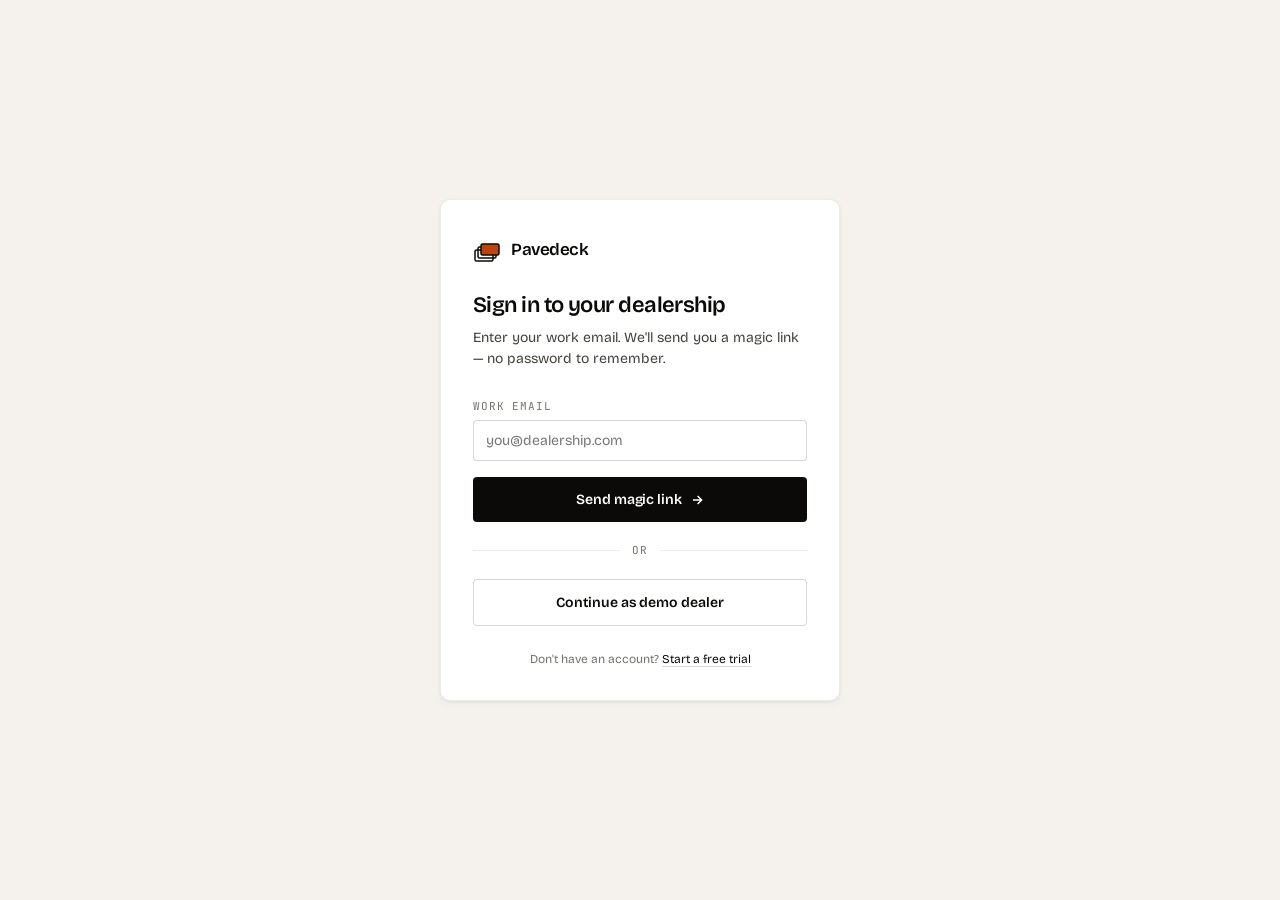
==== pavedeck 9/app/index.html @ 2e096193 "Add files via upload" ====
<!DOCTYPE html>
<html lang="en">
<head>
<meta charset="UTF-8">
<meta name="viewport" content="width=device-width, initial-scale=1.0">
<title>Pavedeck — Inventory</title>
<meta name="description" content="Pavedeck inventory merchandising">
<link rel="icon" type="image/svg+xml" href="favicon.svg">
<link rel="stylesheet" href="app.css">
</head>
<body>

<!-- ========================================================
     LOGIN SCREEN
     ======================================================== -->
<div class="auth-shell" id="auth-screen">
  <div class="auth-card">
    <a href="#" class="auth-brand">
      <svg class="mark" viewBox="0 0 28 28" aria-hidden="true">
        <rect x="2" y="14" width="18" height="11" rx="1.5" fill="none" stroke="#0C0A09" stroke-width="1.5"/>
        <rect x="5" y="11" width="18" height="11" rx="1.5" fill="none" stroke="#0C0A09" stroke-width="1.5"/>
        <rect x="8" y="8" width="18" height="11" rx="1.5" fill="#C2410C" stroke="#0C0A09" stroke-width="1.5"/>
      </svg>
      <span class="wordmark">Pavedeck</span>
    </a>

    <div class="auth-title">Sign in to your dealership</div>
    <div class="auth-sub">Enter your work email. We'll send you a magic link — no password to remember.</div>

    <form id="auth-form" onsubmit="return false;">
      <div class="auth-field">
        <label class="auth-label" for="auth-email">Work email</label>
        <input type="email" class="input" id="auth-email" placeholder="you@dealership.com" required>
      </div>
      <button class="auth-btn" type="submit" id="auth-submit">
        Send magic link
        <svg width="14" height="14" viewBox="0 0 24 24" fill="none" stroke="currentColor" stroke-width="2.5"><path d="M5 12h14M13 5l7 7-7 7"/></svg>
      </button>
    </form>

    <div class="auth-divider">or</div>

    <button class="auth-btn auth-btn-secondary" id="demo-btn">
      Continue as demo dealer
    </button>

    <div class="auth-foot">
      Don't have an account? <a href="../index.html">Start a free trial</a>
    </div>
  </div>
</div>

<!-- ========================================================
     APP SHELL
     ======================================================== -->
<div class="app-shell" id="app-shell">

  <!-- SIDEBAR -->
  <aside class="sidebar">
    <div class="sidebar-brand">
      <svg class="mark" viewBox="0 0 28 28" aria-hidden="true">
        <rect x="2" y="14" width="18" height="11" rx="1.5" fill="none" stroke="#0C0A09" stroke-width="1.5"/>
        <rect x="5" y="11" width="18" height="11" rx="1.5" fill="none" stroke="#0C0A09" stroke-width="1.5"/>
        <rect x="8" y="8" width="18" height="11" rx="1.5" fill="#C2410C" stroke="#0C0A09" stroke-width="1.5"/>
      </svg>
      <span class="wordmark">Pavedeck</span>
    </div>

    <div class="sidebar-section">Workspace</div>
    <button class="nav-item active" data-route="inventory">
      <svg class="nav-icon" viewBox="0 0 24 24" fill="none" stroke="currentColor" stroke-width="2"><rect x="3" y="3" width="7" height="7"/><rect x="14" y="3" width="7" height="7"/><rect x="14" y="14" width="7" height="7"/><rect x="3" y="14" width="7" height="7"/></svg>
      Inventory
      <span class="nav-badge" id="needs-attn-badge">3</span>
    </button>
    <button class="nav-item" data-route="photos">
      <svg class="nav-icon" viewBox="0 0 24 24" fill="none" stroke="currentColor" stroke-width="2"><rect x="3" y="3" width="18" height="18" rx="2"/><circle cx="8.5" cy="8.5" r="1.5"/><polyline points="21 15 16 10 5 21"/></svg>
      Photos
    </button>
    <button class="nav-item" data-route="vdps">
      <svg class="nav-icon" viewBox="0 0 24 24" fill="none" stroke="currentColor" stroke-width="2"><path d="M14 2H6a2 2 0 00-2 2v16a2 2 0 002 2h12a2 2 0 002-2V8z"/><polyline points="14 2 14 8 20 8"/><line x1="16" y1="13" x2="8" y2="13"/><line x1="16" y1="17" x2="8" y2="17"/></svg>
      VDPs
    </button>
    <button class="nav-item" data-route="pricing">
      <svg class="nav-icon" viewBox="0 0 24 24" fill="none" stroke="currentColor" stroke-width="2"><line x1="12" y1="1" x2="12" y2="23"/><path d="M17 5H9.5a3.5 3.5 0 000 7h5a3.5 3.5 0 010 7H6"/></svg>
      Pricing
    </button>

    <div class="sidebar-section">Setup</div>
    <button class="nav-item" data-route="integrations">
      <svg class="nav-icon" viewBox="0 0 24 24" fill="none" stroke="currentColor" stroke-width="2"><path d="M10 13a5 5 0 007.54.54l3-3a5 5 0 00-7.07-7.07l-1.72 1.71"/><path d="M14 11a5 5 0 00-7.54-.54l-3 3a5 5 0 007.07 7.07l1.71-1.71"/></svg>
      Integrations
    </button>
    <button class="nav-item" data-route="settings">
      <svg class="nav-icon" viewBox="0 0 24 24" fill="none" stroke="currentColor" stroke-width="2"><circle cx="12" cy="12" r="3"/><path d="M19.4 15a1.65 1.65 0 00.33 1.82l.06.06a2 2 0 010 2.83 2 2 0 01-2.83 0l-.06-.06a1.65 1.65 0 00-1.82-.33 1.65 1.65 0 00-1 1.51V21a2 2 0 01-4 0v-.09A1.65 1.65 0 009 19.4a1.65 1.65 0 00-1.82.33l-.06.06a2 2 0 01-2.83 0 2 2 0 010-2.83l.06-.06a1.65 1.65 0 00.33-1.82 1.65 1.65 0 00-1.51-1H3a2 2 0 010-4h.09A1.65 1.65 0 004.6 9a1.65 1.65 0 00-.33-1.82l-.06-.06a2 2 0 010-2.83 2 2 0 012.83 0l.06.06a1.65 1.65 0 001.82.33H9a1.65 1.65 0 001-1.51V3a2 2 0 014 0v.09a1.65 1.65 0 001 1.51 1.65 1.65 0 001.82-.33l.06-.06a2 2 0 012.83 0 2 2 0 010 2.83l-.06.06a1.65 1.65 0 00-.33 1.82V9a1.65 1.65 0 001.51 1H21a2 2 0 010 4h-.09a1.65 1.65 0 00-1.51 1z"/></svg>
      Settings
    </button>

    <div class="sidebar-foot">
      <div class="user-row">
        <div class="avatar" id="user-avatar">PM</div>
        <div class="user-info">
          <div class="user-name" id="user-name">Peninsula Motors</div>
          <div class="user-role" id="user-role">Demo dealer</div>
        </div>
      </div>
    </div>
  </aside>

  <!-- MAIN -->
  <div class="main">

    <!-- TOP BAR -->
    <div class="topbar">
      <div class="topbar-left">
        <div class="crumb" id="crumb">
          <span class="crumb-current">Inventory</span>
        </div>
      </div>
      <div class="topbar-right">
        <div class="search-box">
          <svg width="14" height="14" viewBox="0 0 24 24" fill="none" stroke="currentColor" stroke-width="2"><circle cx="11" cy="11" r="8"/><line x1="21" y1="21" x2="16.65" y2="16.65"/></svg>
          <input type="text" placeholder="Search VINs, vehicles..." id="search-input">
          <span class="kbd">⌘K</span>
        </div>
        <button class="icon-btn" title="Sign out" id="signout-btn">
          <svg width="16" height="16" viewBox="0 0 24 24" fill="none" stroke="currentColor" stroke-width="2"><path d="M9 21H5a2 2 0 01-2-2V5a2 2 0 012-2h4"/><polyline points="16 17 21 12 16 7"/><line x1="21" y1="12" x2="9" y2="12"/></svg>
        </button>
      </div>
    </div>

    <!-- PAGE CONTENT — rendered by JS -->
    <div id="page-root"></div>

  </div>
</div>

<!-- ADD VIN MODAL -->
<div class="modal-backdrop" id="add-modal">
  <div class="modal">
    <div class="modal-head">
      <div class="modal-title">Add a vehicle</div>
      <button class="modal-close" data-close-modal>&times;</button>
    </div>
    <div class="modal-body">
      <div class="field">
        <label class="field-label" for="add-vin">VIN (optional)</label>
        <input type="text" class="input" id="add-vin" placeholder="17-character VIN" maxlength="17">
      </div>
      <div class="field-row">
        <div class="field">
          <label class="field-label" for="add-year">Year</label>
          <input type="number" class="input" id="add-year" value="2022" min="2000" max="2026">
        </div>
        <div class="field">
          <label class="field-label" for="add-mileage">Mileage</label>
          <input type="number" class="input" id="add-mileage" value="35000">
        </div>
      </div>
      <div class="field">
        <label class="field-label" for="add-vehicle">Make / Model / Trim</label>
        <input type="text" class="input" id="add-vehicle" placeholder="e.g. Toyota Camry SE">
      </div>
      <div class="field-row">
        <div class="field">
          <label class="field-label" for="add-price">Asking price</label>
          <input type="number" class="input" id="add-price" value="25000">
        </div>
        <div class="field">
          <label class="field-label" for="add-days">Days on lot</label>
          <input type="number" class="input" id="add-days" value="0">
        </div>
      </div>
    </div>
    <div class="modal-foot">
      <button class="btn btn-ghost" data-close-modal>Cancel</button>
      <button class="btn btn-primary" id="add-vin-submit">Add vehicle</button>
    </div>
  </div>
</div>

<!-- TOAST -->
<div class="toast" id="toast">
  <div class="toast-dot"></div>
  <span id="toast-text">Saved</span>
</div>

<script src="app.js"></script>
</body>
</html>
---- pavedeck 9/app/app.css ----
/* ============================================
   Pavedeck App — Product UI
   Separate from marketing CSS, denser and more functional
   ============================================ */

@import url('https://fonts.googleapis.com/css2?family=Bricolage+Grotesque:opsz,wght@10..48,400;10..48,500;10..48,600;10..48,700&family=JetBrains+Mono:wght@400;500&display=swap');

:root {
  --bg: #FAFAF8;
  --surface: #FFFFFF;
  --surface-alt: #F5F2ED;
  --surface-deep: #ECE7DF;
  --fg: #0C0A09;
  --fg-soft: #44403C;
  --fg-muted: #78716C;
  --fg-faint: #A8A29E;
  --accent: #C2410C;
  --accent-soft: #FED7AA;
  --accent-bg: rgba(194, 65, 12, 0.08);
  --good: #166534;
  --good-bg: rgba(22, 101, 52, 0.08);
  --warn: #B45309;
  --warn-bg: rgba(180, 83, 9, 0.1);
  --line: rgba(12, 10, 9, 0.08);
  --line-strong: rgba(12, 10, 9, 0.16);

  --font-display: 'Bricolage Grotesque', system-ui, -apple-system, sans-serif;
  --font-body: 'Bricolage Grotesque', system-ui, -apple-system, sans-serif;
  --font-mono: 'JetBrains Mono', ui-monospace, 'SF Mono', monospace;

  --sidebar-w: 220px;
  --topbar-h: 56px;
  --radius: 6px;
  --radius-sm: 4px;

  --shadow-sm: 0 1px 2px rgba(12, 10, 9, 0.04);
  --shadow: 0 1px 3px rgba(12, 10, 9, 0.06), 0 4px 12px -2px rgba(12, 10, 9, 0.04);
  --shadow-lg: 0 8px 32px -8px rgba(12, 10, 9, 0.18);
}

*, *::before, *::after { box-sizing: border-box; }
html, body { margin: 0; padding: 0; }
ul, ol { list-style: none; padding: 0; margin: 0; }
button { font: inherit; cursor: pointer; background: none; border: 0; color: inherit; padding: 0; }
input, textarea, select { font: inherit; }
img, svg { display: block; max-width: 100%; }
a { color: inherit; text-decoration: none; }

body {
  background: var(--bg);
  color: var(--fg);
  font-family: var(--font-body);
  font-size: 14px;
  line-height: 1.5;
  -webkit-font-smoothing: antialiased;
  text-rendering: optimizeLegibility;
}

::selection { background: var(--accent); color: var(--surface); }

/* =========================================================
   LOGIN SCREEN
   ========================================================= */
.auth-shell {
  min-height: 100vh;
  display: flex;
  align-items: center;
  justify-content: center;
  background: var(--surface-alt);
  padding: 24px;
}
.auth-card {
  width: 100%;
  max-width: 400px;
  background: var(--surface);
  border: 1px solid var(--line);
  border-radius: 10px;
  padding: 36px 32px 32px;
  box-shadow: var(--shadow);
}
.auth-brand {
  display: inline-flex;
  align-items: center;
  gap: 10px;
  margin-bottom: 28px;
}
.auth-brand .mark { width: 28px; height: 28px; }
.auth-brand .wordmark {
  font-family: var(--font-display);
  font-weight: 600;
  font-size: 17px;
  letter-spacing: -0.025em;
}
.auth-title {
  font-family: var(--font-display);
  font-size: 22px;
  font-weight: 600;
  letter-spacing: -0.025em;
  line-height: 1.2;
  margin-bottom: 8px;
}
.auth-sub {
  color: var(--fg-soft);
  font-size: 14px;
  line-height: 1.55;
  margin-bottom: 28px;
}
.auth-field {
  margin-bottom: 16px;
}
.auth-label {
  display: block;
  font-family: var(--font-mono);
  font-size: 11px;
  letter-spacing: 0.08em;
  text-transform: uppercase;
  color: var(--fg-muted);
  margin-bottom: 6px;
}
.auth-btn {
  width: 100%;
  padding: 12px;
  background: var(--fg);
  color: var(--surface);
  border-radius: var(--radius-sm);
  font-weight: 600;
  font-size: 14px;
  letter-spacing: -0.005em;
  transition: background 200ms;
  display: flex;
  align-items: center;
  justify-content: center;
  gap: 8px;
}
.auth-btn:hover { background: var(--accent); }
.auth-btn-secondary {
  background: transparent;
  color: var(--fg);
  border: 1px solid var(--line-strong);
  margin-top: 10px;
}
.auth-btn-secondary:hover { background: var(--surface-alt); border-color: var(--fg); }

.auth-divider {
  display: flex;
  align-items: center;
  gap: 12px;
  margin: 20px 0;
  font-family: var(--font-mono);
  font-size: 11px;
  letter-spacing: 0.08em;
  text-transform: uppercase;
  color: var(--fg-muted);
}
.auth-divider::before, .auth-divider::after {
  content: '';
  flex: 1;
  height: 1px;
  background: var(--line);
}
.auth-foot {
  text-align: center;
  font-size: 12px;
  color: var(--fg-muted);
  margin-top: 24px;
}
.auth-foot a { color: var(--fg); border-bottom: 1px solid var(--line-strong); }

/* =========================================================
   APP SHELL
   ========================================================= */
.app-shell { display: none; min-height: 100vh; }
.app-shell.active { display: grid; grid-template-columns: var(--sidebar-w) 1fr; }

/* Sidebar */
.sidebar {
  background: var(--surface);
  border-right: 1px solid var(--line);
  padding: 16px 12px;
  display: flex;
  flex-direction: column;
  gap: 4px;
  position: sticky;
  top: 0;
  height: 100vh;
  overflow-y: auto;
}
.sidebar-brand {
  display: flex;
  align-items: center;
  gap: 10px;
  padding: 6px 10px 16px;
  border-bottom: 1px solid var(--line);
  margin-bottom: 12px;
}
.sidebar-brand .mark { width: 24px; height: 24px; }
.sidebar-brand .wordmark {
  font-family: var(--font-display);
  font-weight: 600;
  font-size: 15px;
  letter-spacing: -0.02em;
}

.sidebar-section {
  font-family: var(--font-mono);
  font-size: 10px;
  letter-spacing: 0.1em;
  text-transform: uppercase;
  color: var(--fg-muted);
  padding: 12px 10px 4px;
  margin-top: 4px;
}

.nav-item {
  display: flex;
  align-items: center;
  gap: 10px;
  padding: 8px 10px;
  border-radius: var(--radius-sm);
  font-size: 13px;
  color: var(--fg-soft);
  font-weight: 500;
  transition: background 120ms;
  cursor: pointer;
  text-align: left;
  width: 100%;
}
.nav-item:hover { background: var(--surface-alt); color: var(--fg); }
.nav-item.active {
  background: var(--fg);
  color: var(--surface);
}
.nav-item.active .nav-icon { color: var(--surface); }
.nav-icon {
  width: 16px;
  height: 16px;
  flex-shrink: 0;
  color: var(--fg-muted);
}
.nav-item.active .nav-icon, .nav-item:hover .nav-icon { color: inherit; }
.nav-badge {
  margin-left: auto;
  background: var(--accent);
  color: var(--surface);
  font-family: var(--font-mono);
  font-size: 10px;
  font-weight: 600;
  padding: 2px 6px;
  border-radius: 10px;
}

.sidebar-foot {
  margin-top: auto;
  padding-top: 16px;
  border-top: 1px solid var(--line);
}
.user-row {
  display: flex;
  align-items: center;
  gap: 10px;
  padding: 8px 10px;
  border-radius: var(--radius-sm);
}
.avatar {
  width: 28px;
  height: 28px;
  border-radius: 50%;
  background: var(--accent);
  color: var(--surface);
  font-family: var(--font-display);
  font-weight: 600;
  font-size: 12px;
  display: flex;
  align-items: center;
  justify-content: center;
  flex-shrink: 0;
}
.user-info { min-width: 0; flex: 1; }
.user-name {
  font-size: 13px;
  font-weight: 600;
  color: var(--fg);
  white-space: nowrap;
  overflow: hidden;
  text-overflow: ellipsis;
}
.user-role {
  font-size: 11px;
  color: var(--fg-muted);
  white-space: nowrap;
  overflow: hidden;
  text-overflow: ellipsis;
}

/* Main area */
.main {
  background: var(--bg);
  min-width: 0;
}

/* Top bar */
.topbar {
  height: var(--topbar-h);
  background: var(--surface);
  border-bottom: 1px solid var(--line);
  display: flex;
  align-items: center;
  justify-content: space-between;
  padding: 0 24px;
  gap: 16px;
  position: sticky;
  top: 0;
  z-index: 10;
}
.topbar-left {
  display: flex;
  align-items: center;
  gap: 12px;
  flex: 1;
  min-width: 0;
}
.crumb {
  display: flex;
  align-items: center;
  gap: 8px;
  font-size: 13px;
  color: var(--fg-muted);
}
.crumb-current { color: var(--fg); font-weight: 500; }
.crumb-sep { color: var(--fg-faint); }
.search-box {
  display: flex;
  align-items: center;
  gap: 8px;
  background: var(--surface-alt);
  border: 1px solid transparent;
  border-radius: var(--radius-sm);
  padding: 6px 10px;
  width: 280px;
  max-width: 100%;
  transition: all 120ms;
}
.search-box:focus-within {
  background: var(--surface);
  border-color: var(--line-strong);
}
.search-box input {
  border: 0;
  background: transparent;
  outline: 0;
  flex: 1;
  font-size: 13px;
  color: var(--fg);
  min-width: 0;
}
.search-box input::placeholder { color: var(--fg-muted); }
.kbd {
  font-family: var(--font-mono);
  font-size: 10px;
  background: var(--surface);
  border: 1px solid var(--line);
  padding: 1px 5px;
  border-radius: 3px;
  color: var(--fg-muted);
  flex-shrink: 0;
}
.topbar-right {
  display: flex;
  align-items: center;
  gap: 8px;
}
.icon-btn {
  width: 32px;
  height: 32px;
  display: flex;
  align-items: center;
  justify-content: center;
  border-radius: var(--radius-sm);
  color: var(--fg-soft);
  transition: background 120ms;
}
.icon-btn:hover { background: var(--surface-alt); color: var(--fg); }

/* Page content */
.page {
  padding: 28px 32px 60px;
  max-width: 1280px;
}
.page-header {
  display: flex;
  justify-content: space-between;
  align-items: flex-start;
  gap: 24px;
  margin-bottom: 24px;
  flex-wrap: wrap;
}
.page-title {
  font-family: var(--font-display);
  font-size: 28px;
  font-weight: 600;
  letter-spacing: -0.025em;
  line-height: 1.1;
  margin-bottom: 4px;
}
.page-sub {
  color: var(--fg-soft);
  font-size: 14px;
}

/* Buttons */
.btn {
  display: inline-flex;
  align-items: center;
  gap: 6px;
  padding: 8px 14px;
  border-radius: var(--radius-sm);
  font-size: 13px;
  font-weight: 500;
  letter-spacing: -0.005em;
  transition: all 150ms;
  border: 1px solid transparent;
}
.btn-primary { background: var(--fg); color: var(--surface); }
.btn-primary:hover { background: var(--accent); }
.btn-ghost {
  background: transparent;
  color: var(--fg);
  border-color: var(--line-strong);
}
.btn-ghost:hover { background: var(--surface-alt); border-color: var(--fg); }
.btn-icon { padding: 6px 8px; }
.btn-sm { padding: 5px 10px; font-size: 12px; }

/* Stats row */
.stats-row {
  display: grid;
  grid-template-columns: repeat(auto-fit, minmax(180px, 1fr));
  gap: 1px;
  background: var(--line);
  border: 1px solid var(--line);
  border-radius: var(--radius);
  margin-bottom: 24px;
  overflow: hidden;
}
.stat-card {
  background: var(--surface);
  padding: 16px 18px;
}
.stat-label {
  font-family: var(--font-mono);
  font-size: 10px;
  letter-spacing: 0.08em;
  text-transform: uppercase;
  color: var(--fg-muted);
  margin-bottom: 6px;
}
.stat-value {
  font-family: var(--font-display);
  font-size: 24px;
  font-weight: 600;
  letter-spacing: -0.025em;
  line-height: 1.05;
  margin-bottom: 4px;
}
.stat-trend {
  font-size: 11px;
  color: var(--fg-muted);
  font-family: var(--font-mono);
}
.stat-trend.up { color: var(--good); }
.stat-trend.down { color: var(--accent); }

/* Filter bar */
.filter-bar {
  display: flex;
  align-items: center;
  gap: 8px;
  padding: 12px 16px;
  background: var(--surface);
  border: 1px solid var(--line);
  border-bottom: 0;
  border-radius: var(--radius) var(--radius) 0 0;
  flex-wrap: wrap;
}
.filter-pill {
  display: inline-flex;
  align-items: center;
  gap: 5px;
  padding: 5px 10px;
  font-size: 12px;
  border-radius: 4px;
  background: var(--surface-alt);
  color: var(--fg-soft);
  font-weight: 500;
  transition: all 120ms;
}
.filter-pill:hover { background: var(--surface-deep); color: var(--fg); }
.filter-pill.active {
  background: var(--fg);
  color: var(--surface);
}
.filter-pill .count {
  font-family: var(--font-mono);
  font-size: 10px;
  opacity: 0.7;
}

/* Inventory table */
.inventory-table {
  background: var(--surface);
  border: 1px solid var(--line);
  border-radius: 0 0 var(--radius) var(--radius);
  overflow: hidden;
}
.inv-row {
  display: grid;
  grid-template-columns: 60px 1fr 100px 80px 110px 140px 32px;
  gap: 12px;
  padding: 12px 16px;
  border-bottom: 1px solid var(--line);
  align-items: center;
  cursor: pointer;
  transition: background 100ms;
}
.inv-row:last-child { border-bottom: 0; }
.inv-row:hover { background: var(--surface-alt); }
.inv-row.head {
  background: var(--surface-alt);
  cursor: default;
  font-family: var(--font-mono);
  font-size: 10px;
  letter-spacing: 0.08em;
  text-transform: uppercase;
  color: var(--fg-muted);
}
.inv-row.head:hover { background: var(--surface-alt); }

.inv-thumb {
  width: 48px;
  height: 36px;
  border-radius: 4px;
  background: var(--surface-deep);
  background-size: cover;
  background-position: center;
  flex-shrink: 0;
}
.inv-vehicle {
  display: flex;
  flex-direction: column;
  gap: 2px;
  min-width: 0;
}
.inv-name {
  font-weight: 600;
  font-size: 14px;
  letter-spacing: -0.01em;
  color: var(--fg);
  white-space: nowrap;
  overflow: hidden;
  text-overflow: ellipsis;
}
.inv-vin {
  font-family: var(--font-mono);
  font-size: 11px;
  color: var(--fg-muted);
  letter-spacing: 0.02em;
}
.inv-mileage {
  font-family: var(--font-mono);
  font-size: 12px;
  color: var(--fg-soft);
}
.inv-days {
  font-family: var(--font-mono);
  font-size: 12px;
  color: var(--fg-soft);
}
.inv-days.warn { color: var(--accent); font-weight: 600; }
.inv-price {
  font-family: var(--font-mono);
  font-size: 12px;
  color: var(--fg);
  font-weight: 500;
  text-align: right;
}
.inv-status {
  display: flex;
  align-items: center;
}
.status-pill {
  display: inline-flex;
  align-items: center;
  gap: 5px;
  font-family: var(--font-mono);
  font-size: 10px;
  letter-spacing: 0.04em;
  text-transform: uppercase;
  padding: 3px 8px;
  border-radius: 3px;
  font-weight: 500;
}
.status-pill.good { color: var(--good); background: var(--good-bg); }
.status-pill.warn { color: var(--accent); background: var(--accent-bg); }
.status-pill.draft { color: var(--fg-muted); background: var(--surface-deep); }
.status-pill .dot {
  width: 5px;
  height: 5px;
  border-radius: 50%;
  background: currentColor;
}

.inv-actions {
  display: flex;
  justify-content: flex-end;
  color: var(--fg-muted);
}

@media (max-width: 900px) {
  .inv-row { grid-template-columns: 60px 1fr 90px 32px; }
  .inv-row > .col-mileage, .inv-row > .col-days, .inv-row > .col-price { display: none; }
}

/* =========================================================
   VEHICLE DETAIL PAGE
   ========================================================= */
.vehicle-detail-head {
  display: flex;
  justify-content: space-between;
  align-items: flex-start;
  gap: 20px;
  margin-bottom: 28px;
  flex-wrap: wrap;
}
.detail-back {
  display: inline-flex;
  align-items: center;
  gap: 6px;
  font-size: 12px;
  color: var(--fg-muted);
  margin-bottom: 8px;
  font-family: var(--font-mono);
  letter-spacing: 0.04em;
  text-transform: uppercase;
}
.detail-back:hover { color: var(--fg); }
.detail-title {
  font-family: var(--font-display);
  font-size: 28px;
  font-weight: 600;
  letter-spacing: -0.025em;
  line-height: 1.1;
}
.detail-meta {
  display: flex;
  gap: 16px;
  margin-top: 6px;
  font-size: 13px;
  color: var(--fg-soft);
  flex-wrap: wrap;
}
.detail-meta-item { display: flex; gap: 4px; }
.detail-meta-item .label { color: var(--fg-muted); }
.detail-meta-item .val {
  font-family: var(--font-mono);
  color: var(--fg);
}

.detail-actions {
  display: flex;
  gap: 8px;
  align-items: center;
}

/* Detail grid */
.detail-grid {
  display: grid;
  grid-template-columns: 1fr;
  gap: 20px;
}
@media (min-width: 960px) {
  .detail-grid { grid-template-columns: 1fr 1fr; }
  .detail-grid .panel-photos { grid-column: 1 / -1; }
}

.panel {
  background: var(--surface);
  border: 1px solid var(--line);
  border-radius: var(--radius);
  overflow: hidden;
}
.panel-head {
  padding: 14px 18px;
  border-bottom: 1px solid var(--line);
  display: flex;
  align-items: center;
  justify-content: space-between;
  gap: 12px;
}
.panel-title {
  display: flex;
  align-items: center;
  gap: 10px;
  font-weight: 600;
  font-size: 14px;
  letter-spacing: -0.005em;
}
.panel-num {
  font-family: var(--font-mono);
  font-size: 10px;
  color: var(--fg-muted);
  letter-spacing: 0.08em;
  background: var(--surface-alt);
  padding: 2px 6px;
  border-radius: 3px;
}
.panel-body { padding: 18px; }

/* Photos panel */
.photos-grid {
  display: grid;
  grid-template-columns: repeat(auto-fill, minmax(180px, 1fr));
  gap: 12px;
}
.photo-tile {
  aspect-ratio: 4/3;
  background: var(--surface-deep);
  background-size: cover;
  background-position: center;
  border-radius: var(--radius-sm);
  position: relative;
  overflow: hidden;
}
.photo-tile.add {
  background: var(--surface-alt);
  border: 1px dashed var(--line-strong);
  display: flex;
  align-items: center;
  justify-content: center;
  flex-direction: column;
  gap: 6px;
  color: var(--fg-muted);
  font-size: 12px;
  cursor: pointer;
  transition: all 150ms;
}
.photo-tile.add:hover {
  border-color: var(--accent);
  color: var(--accent);
  background: var(--accent-bg);
}
.photo-tile-label {
  position: absolute;
  top: 6px;
  left: 6px;
  font-family: var(--font-mono);
  font-size: 9px;
  letter-spacing: 0.08em;
  text-transform: uppercase;
  background: rgba(12,10,9,0.85);
  color: var(--surface);
  padding: 2px 6px;
  border-radius: 3px;
}
.photo-tile-watermark {
  position: absolute;
  bottom: 6px;
  right: 6px;
  width: 18px;
  height: 18px;
  background: var(--accent);
  color: var(--surface);
  font-family: var(--font-mono);
  font-size: 9px;
  font-weight: 600;
  display: flex;
  align-items: center;
  justify-content: center;
  border-radius: 3px;
}

.photo-config {
  display: grid;
  grid-template-columns: repeat(auto-fit, minmax(160px, 1fr));
  gap: 12px;
  padding: 14px 18px;
  background: var(--surface-alt);
  border-bottom: 1px solid var(--line);
}
.cfg-field {
  display: flex;
  flex-direction: column;
  gap: 4px;
}
.cfg-label {
  font-family: var(--font-mono);
  font-size: 10px;
  letter-spacing: 0.08em;
  text-transform: uppercase;
  color: var(--fg-muted);
}
.chip-row { display: flex; gap: 4px; flex-wrap: wrap; }
.chip {
  padding: 4px 8px;
  font-size: 11px;
  border-radius: 3px;
  background: var(--surface);
  color: var(--fg-soft);
  font-weight: 500;
  border: 1px solid var(--line);
  transition: all 120ms;
}
.chip:hover { border-color: var(--line-strong); color: var(--fg); }
.chip.active { background: var(--fg); color: var(--surface); border-color: var(--fg); }

/* VDP panel */
.vdp-channels-bar {
  display: flex;
  gap: 1px;
  background: var(--line);
  margin-bottom: 14px;
  border-radius: 4px;
  overflow: hidden;
}
.vdp-channel-btn {
  flex: 1;
  padding: 8px 6px;
  background: var(--surface-alt);
  font-family: var(--font-mono);
  font-size: 10px;
  letter-spacing: 0.04em;
  text-transform: uppercase;
  color: var(--fg-muted);
  font-weight: 500;
}
.vdp-channel-btn.active {
  background: var(--fg);
  color: var(--surface);
}
.vdp-textarea {
  width: 100%;
  min-height: 220px;
  background: var(--bg);
  border: 1px solid var(--line);
  border-radius: var(--radius-sm);
  padding: 12px 14px;
  font-family: var(--font-body);
  font-size: 13px;
  line-height: 1.6;
  color: var(--fg);
  resize: vertical;
  outline: 0;
  transition: border-color 150ms;
}
.vdp-textarea:focus { border-color: var(--fg); }
.vdp-actions {
  display: flex;
  justify-content: space-between;
  align-items: center;
  margin-top: 10px;
  font-size: 12px;
  color: var(--fg-muted);
}
.vdp-meta {
  font-family: var(--font-mono);
  font-size: 11px;
}

/* Pricing panel */
.pricing-headline-row {
  display: flex;
  align-items: baseline;
  gap: 12px;
  margin-bottom: 6px;
}
.pricing-current {
  font-family: var(--font-display);
  font-size: 28px;
  font-weight: 600;
  letter-spacing: -0.03em;
  line-height: 1;
}
.pricing-sub {
  font-size: 12px;
  color: var(--fg-muted);
  margin-bottom: 18px;
}
.bar-row { margin-bottom: 14px; }
.bar-label {
  display: flex;
  justify-content: space-between;
  font-family: var(--font-mono);
  font-size: 11px;
  color: var(--fg-muted);
  letter-spacing: 0.04em;
  text-transform: uppercase;
  margin-bottom: 5px;
}
.bar-track {
  height: 6px;
  background: var(--surface-alt);
  border-radius: 3px;
  position: relative;
  overflow: visible;
}
.bar-fill {
  height: 100%;
  background: var(--fg);
  border-radius: 3px;
}
.bar-marker {
  position: absolute;
  top: -3px;
  width: 2px;
  height: 12px;
  background: var(--accent);
}
.bar-marker::after {
  content: '';
  position: absolute;
  top: -3px;
  left: -3px;
  width: 8px;
  height: 8px;
  background: var(--accent);
  border-radius: 50%;
}

.recommendation {
  background: var(--surface-alt);
  padding: 14px 16px;
  border-radius: var(--radius-sm);
  border-left: 3px solid var(--accent);
  margin-top: 16px;
}
.rec-label {
  font-family: var(--font-mono);
  font-size: 10px;
  letter-spacing: 0.08em;
  text-transform: uppercase;
  color: var(--fg-muted);
  margin-bottom: 4px;
}
.rec-text {
  font-family: var(--font-display);
  font-weight: 600;
  font-size: 15px;
  letter-spacing: -0.005em;
}
.rec-text .accent { color: var(--accent); }
.rec-actions {
  display: flex;
  gap: 8px;
  margin-top: 10px;
}

.comp-table {
  margin-top: 14px;
  border-top: 1px solid var(--line);
  padding-top: 14px;
}
.comp-row {
  display: grid;
  grid-template-columns: 1fr 60px 80px;
  gap: 10px;
  padding: 7px 0;
  font-size: 12px;
  border-bottom: 1px solid var(--line);
}
.comp-row.head {
  font-family: var(--font-mono);
  font-size: 10px;
  letter-spacing: 0.06em;
  text-transform: uppercase;
  color: var(--fg-muted);
}
.comp-row .name {
  font-weight: 500;
  color: var(--fg);
  white-space: nowrap;
  overflow: hidden;
  text-overflow: ellipsis;
}
.comp-row .num { font-family: var(--font-mono); color: var(--fg-soft); }

/* Empty state */
.empty {
  text-align: center;
  padding: 60px 20px;
  color: var(--fg-muted);
}
.empty-icon {
  width: 48px;
  height: 48px;
  margin: 0 auto 14px;
  border: 1px dashed var(--line-strong);
  border-radius: var(--radius);
  display: flex;
  align-items: center;
  justify-content: center;
  color: var(--fg-faint);
}
.empty-text {
  font-family: var(--font-display);
  font-size: 14px;
  color: var(--fg-soft);
  max-width: 32ch;
  margin: 0 auto;
  line-height: 1.5;
}

/* Modal / quick-add */
.modal-backdrop {
  position: fixed;
  inset: 0;
  background: rgba(12, 10, 9, 0.4);
  backdrop-filter: blur(2px);
  display: none;
  align-items: center;
  justify-content: center;
  z-index: 100;
  padding: 20px;
}
.modal-backdrop.open { display: flex; animation: fade-in 200ms ease; }
@keyframes fade-in { from { opacity: 0; } to { opacity: 1; } }
.modal {
  background: var(--surface);
  border-radius: 8px;
  width: 100%;
  max-width: 460px;
  box-shadow: var(--shadow-lg);
  overflow: hidden;
  animation: slide-up 220ms cubic-bezier(0.2, 0.8, 0.2, 1);
}
@keyframes slide-up { from { transform: translateY(8px); opacity: 0; } to { transform: translateY(0); opacity: 1; } }
.modal-head {
  padding: 18px 22px;
  border-bottom: 1px solid var(--line);
  display: flex;
  justify-content: space-between;
  align-items: center;
}
.modal-title {
  font-family: var(--font-display);
  font-size: 16px;
  font-weight: 600;
  letter-spacing: -0.01em;
}
.modal-close { color: var(--fg-muted); font-size: 18px; line-height: 1; padding: 4px 8px; }
.modal-close:hover { color: var(--fg); }
.modal-body { padding: 20px 22px; }
.modal-foot {
  padding: 14px 22px;
  border-top: 1px solid var(--line);
  background: var(--surface-alt);
  display: flex;
  justify-content: flex-end;
  gap: 8px;
}

.input {
  width: 100%;
  padding: 9px 12px;
  background: var(--surface);
  border: 1px solid var(--line-strong);
  border-radius: var(--radius-sm);
  font-size: 14px;
  color: var(--fg);
  outline: 0;
  transition: border-color 150ms;
}
.input:focus { border-color: var(--fg); }
.field { margin-bottom: 14px; }
.field-label {
  display: block;
  font-family: var(--font-mono);
  font-size: 10px;
  letter-spacing: 0.08em;
  text-transform: uppercase;
  color: var(--fg-muted);
  margin-bottom: 5px;
}
.field-row {
  display: grid;
  grid-template-columns: 1fr 1fr;
  gap: 12px;
}

/* Toast */
.toast {
  position: fixed;
  bottom: 20px;
  right: 20px;
  background: var(--fg);
  color: var(--surface);
  padding: 10px 16px;
  border-radius: var(--radius-sm);
  font-size: 13px;
  font-weight: 500;
  display: none;
  align-items: center;
  gap: 10px;
  z-index: 200;
  box-shadow: var(--shadow-lg);
  max-width: 320px;
}
.toast.show { display: flex; animation: toast-in 250ms cubic-bezier(0.2, 0.8, 0.2, 1); }
@keyframes toast-in { from { transform: translateY(8px); opacity: 0; } to { transform: translateY(0); opacity: 1; } }
.toast-dot {
  width: 6px;
  height: 6px;
  background: var(--accent);
  border-radius: 50%;
}

/* Settings page */
.settings-section {
  background: var(--surface);
  border: 1px solid var(--line);
  border-radius: var(--radius);
  padding: 20px 22px;
  margin-bottom: 16px;
}
.section-title {
  font-family: var(--font-display);
  font-size: 15px;
  font-weight: 600;
  letter-spacing: -0.01em;
  margin-bottom: 4px;
}
.section-sub {
  font-size: 13px;
  color: var(--fg-muted);
  margin-bottom: 18px;
}

/* Spinners and loading */
.spinner {
  width: 14px;
  height: 14px;
  border: 2px solid var(--line-strong);
  border-top-color: var(--accent);
  border-radius: 50%;
  animation: spin 0.8s linear infinite;
}
@keyframes spin { to { transform: rotate(360deg); } }

.loading-row {
  display: flex;
  align-items: center;
  gap: 8px;
  padding: 8px 0;
  color: var(--fg-soft);
  font-family: var(--font-mono);
  font-size: 12px;
}

/* Responsive sidebar */
@media (max-width: 720px) {
  .app-shell.active { grid-template-columns: 1fr; }
  .sidebar { display: none; }
  .topbar { padding: 0 16px; }
  .page { padding: 20px 16px 60px; }
  .search-box { width: 180px; }
}

@media (prefers-reduced-motion: reduce) {
  *, *::before, *::after { animation: none !important; transition: none !important; }
}
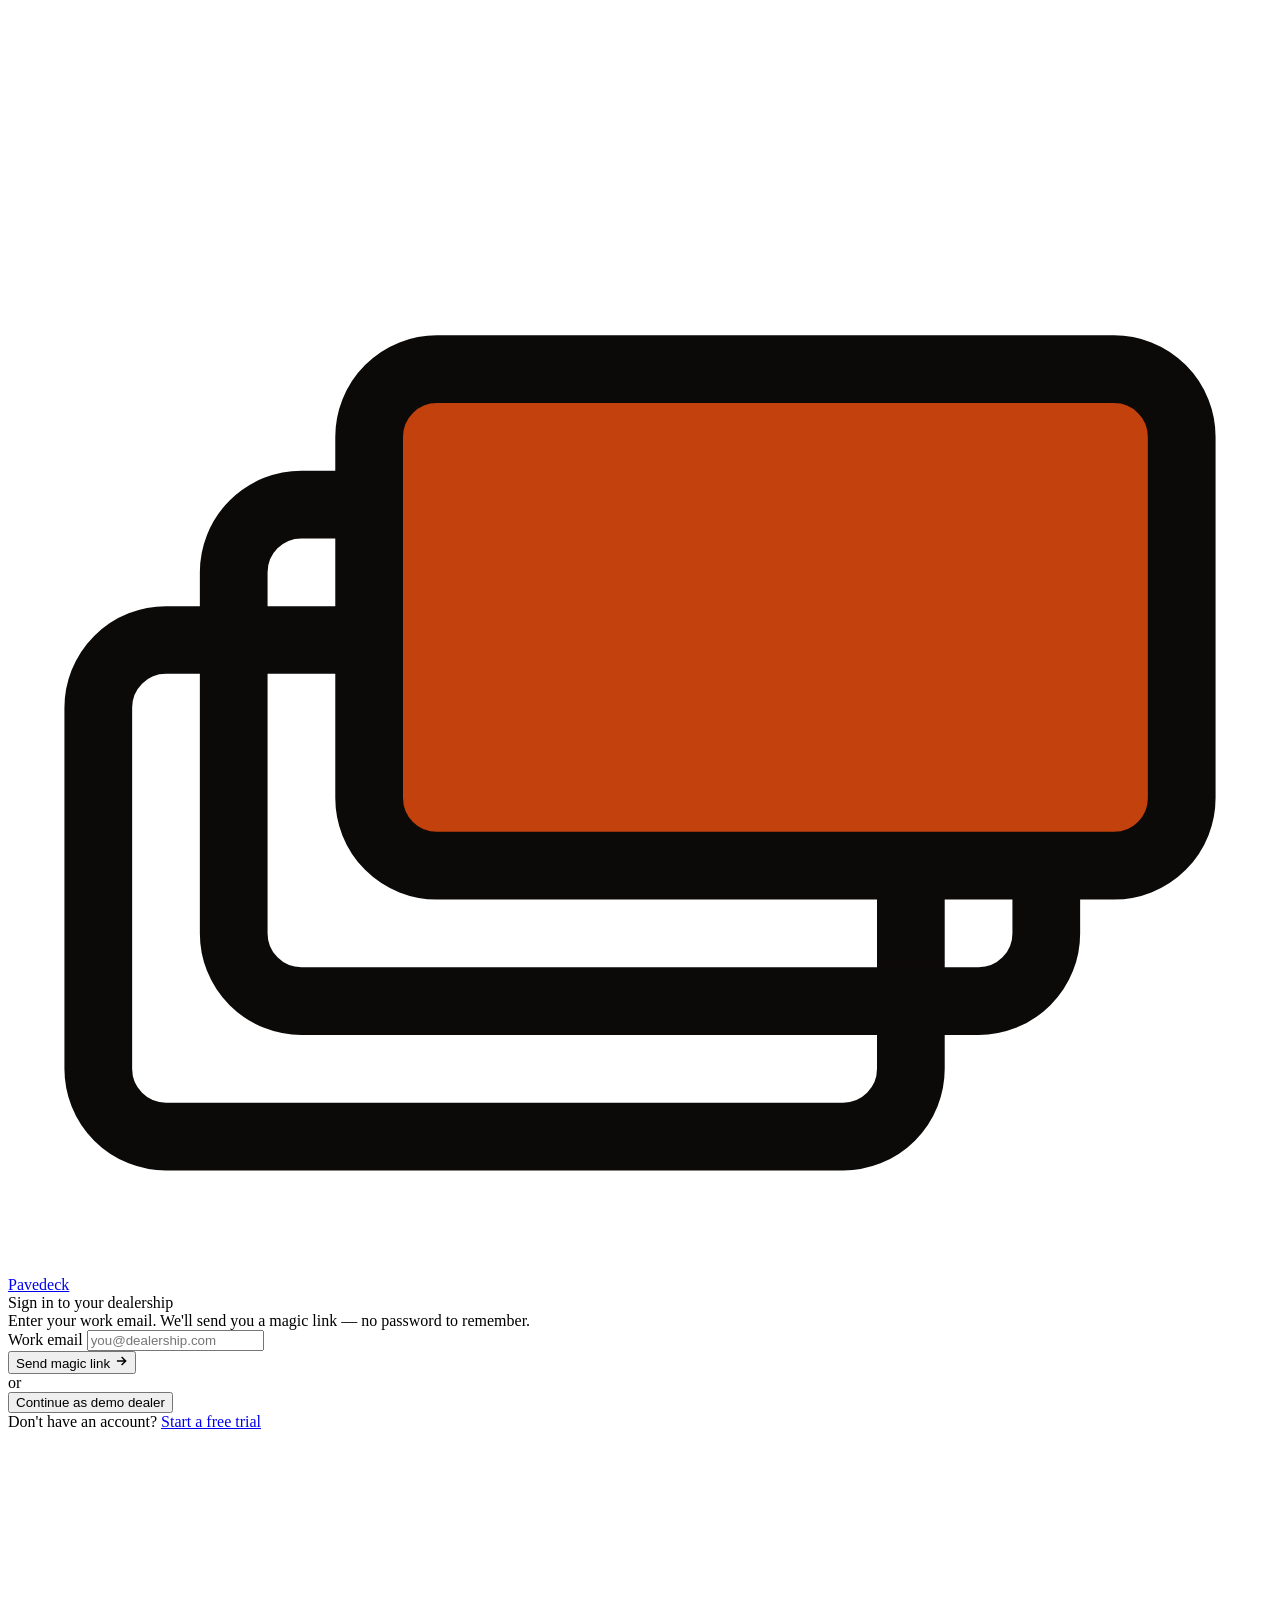
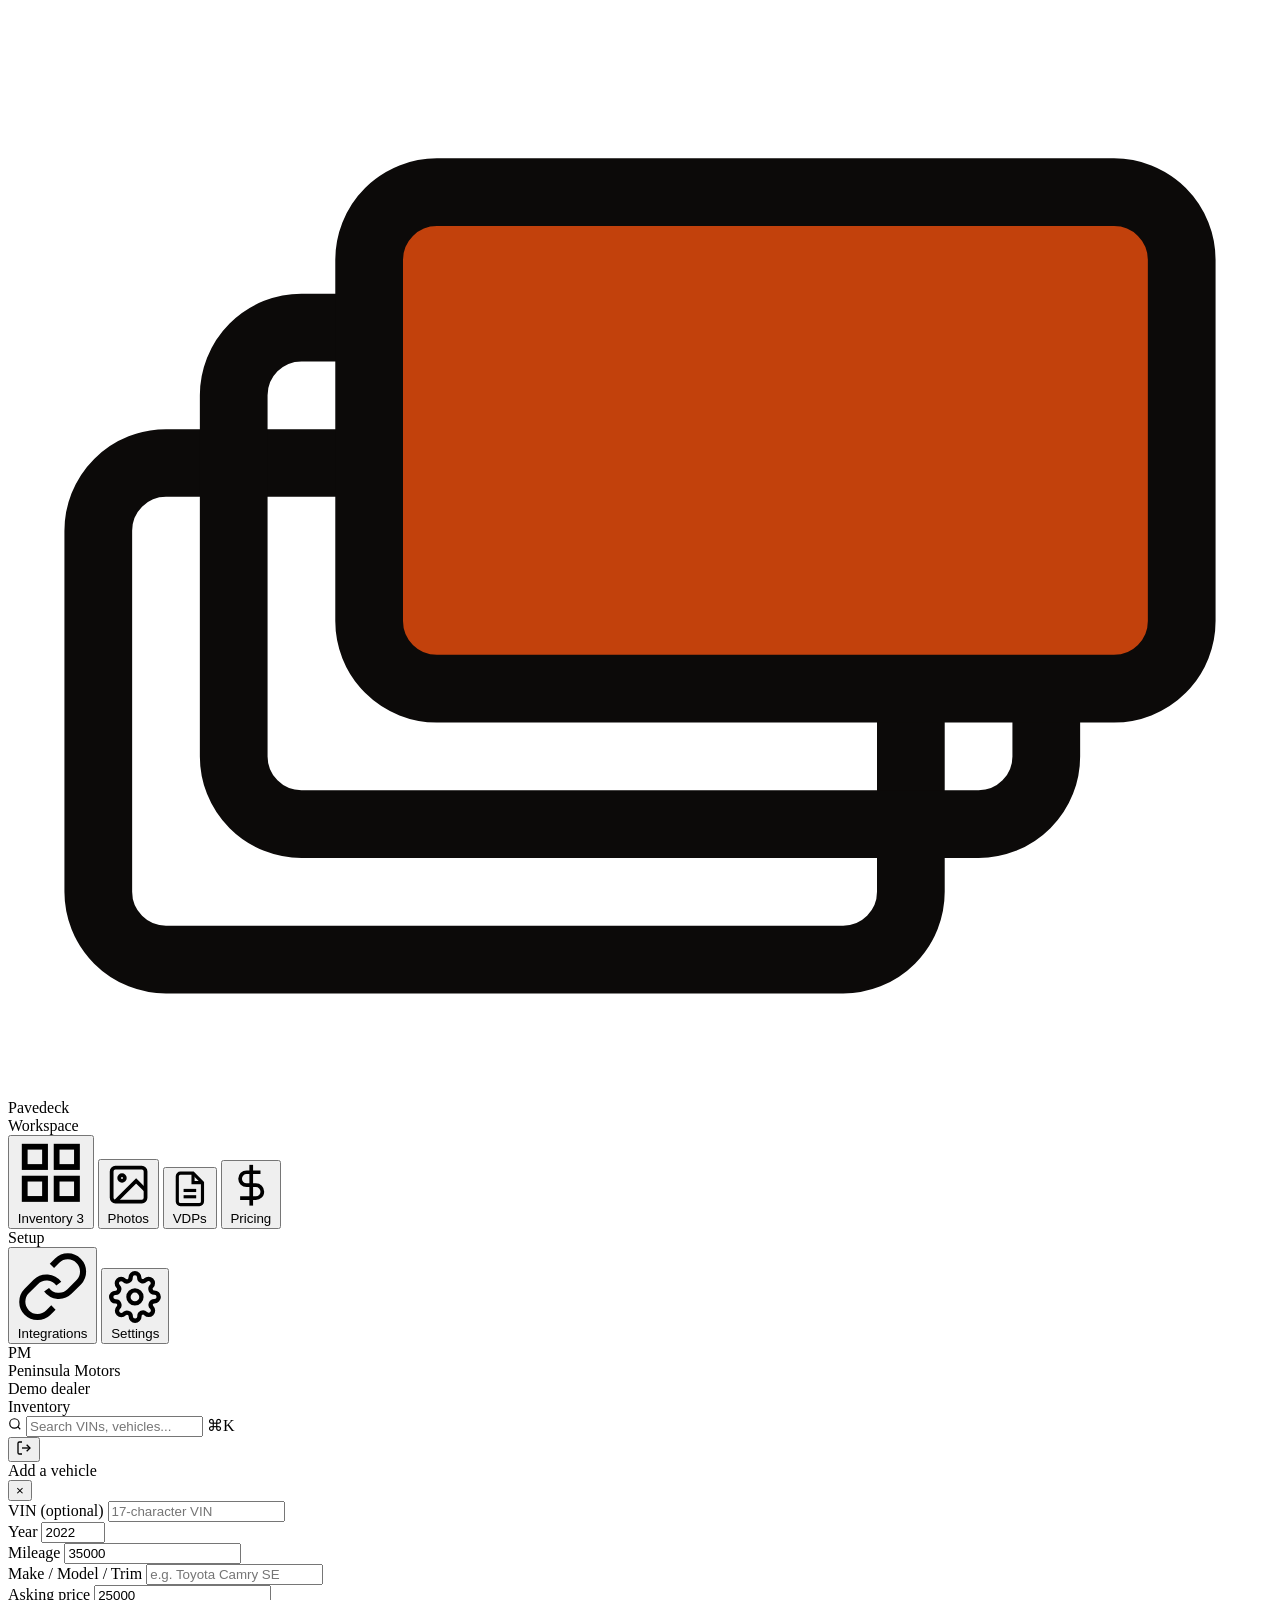
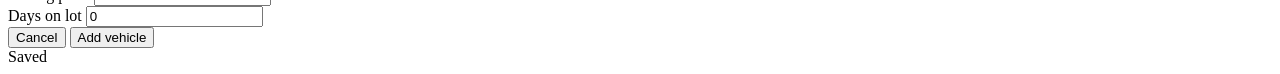
==== commit 159e39e5: "Update index.html" ====
--- a/pavedeck 9/app/index.html
+++ b/pavedeck 9/app/index.html
@@ -5,8 +5,8 @@
 <meta name="viewport" content="width=device-width, initial-scale=1.0">
 <title>Pavedeck — Inventory</title>
 <meta name="description" content="Pavedeck inventory merchandising">
-<link rel="icon" type="image/svg+xml" href="favicon.svg">
-<link rel="stylesheet" href="app.css">
+<link rel="icon" type="image/svg+xml" href="/app/favicon.svg">
+<link rel="stylesheet" href="/app/app.css">
 </head>
 <body>
 
@@ -45,7 +45,7 @@
     </button>
 
     <div class="auth-foot">
-      Don't have an account? <a href="../index.html">Start a free trial</a>
+      Don't have an account? <a href="/">Start a free trial</a>
     </div>
   </div>
 </div>
@@ -184,6 +184,6 @@
   <span id="toast-text">Saved</span>
 </div>
 
-<script src="app.js"></script>
+<script src="/app/app.js"></script>
 </body>
 </html>
